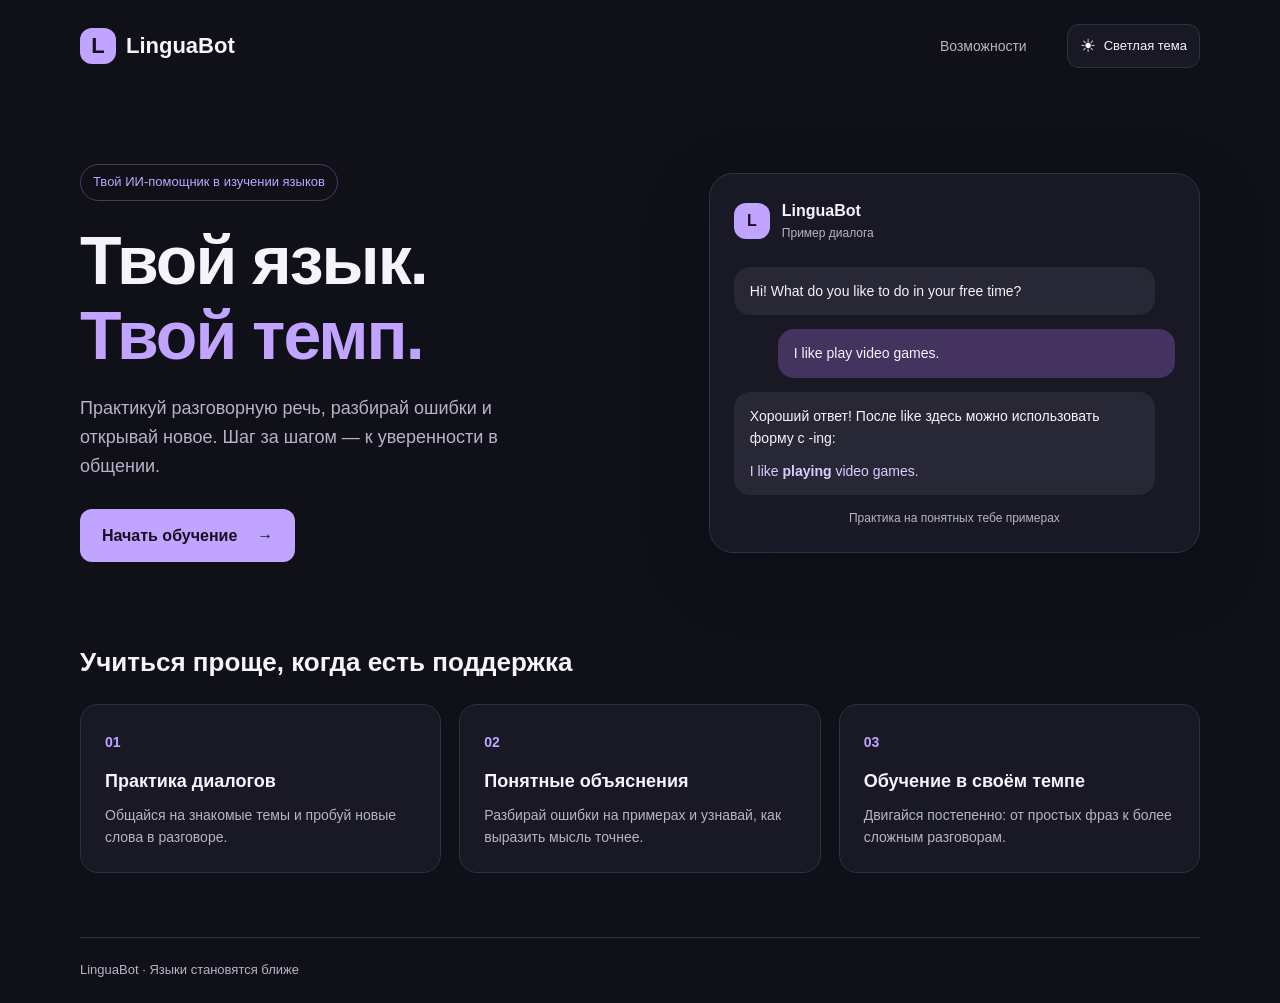
==== frontend/index.html @ c399dd3e "feat(web): состояние входа в шапке сайта" ====
<!DOCTYPE html>
<html lang="ru" data-theme="dark">
<head>
  <meta charset="UTF-8">
  <meta name="viewport" content="width=device-width, initial-scale=1.0">
  <title>LinguaBot — изучай языки в своём темпе</title>
  <script>
    try {
      if (localStorage.getItem('linguabot-theme') === 'light') {
        document.documentElement.dataset.theme = 'light';
      }
    } catch {}
  </script>
  <link rel="stylesheet" href="./src/styles/style.css">
</head>
<body>
  <header class="header container">
    <a class="logo" href="#"><span aria-hidden="true">L</span> LinguaBot</a>
    <div class="header-actions">
      <a class="nav-link" href="#features">Возможности</a>
      <div class="auth-actions" data-auth-actions></div>
      <button class="theme-toggle" id="theme-toggle" type="button" aria-label="Включить светлую тему">
        <span id="theme-icon" aria-hidden="true">☀</span>
        <span id="theme-label">Светлая тема</span>
      </button>
    </div>
  </header>

  <main>
    <section class="hero container" aria-labelledby="hero-title">
      <div>
        <p class="badge">Твой ИИ-помощник в изучении языков</p>
        <h1 id="hero-title">Твой язык.<br><span>Твой темп.</span></h1>
        <p class="description">Практикуй разговорную речь, разбирай ошибки и открывай новое. Шаг за шагом — к уверенности в общении.</p>
        <button class="button" type="button" data-start>Начать обучение <span aria-hidden="true">→</span></button>
      </div>

      <aside class="preview" aria-label="Пример диалога с LinguaBot">
        <div class="preview-header"><span class="avatar" aria-hidden="true">L</span><div><strong>LinguaBot</strong><p>Пример диалога</p></div></div>
        <p class="bubble bot" lang="en">Hi! What do you like to do in your free time?</p>
        <p class="bubble user" lang="en">I like play video games.</p>
        <div class="bubble bot"><p>Хороший ответ! После <span lang="en">like</span> здесь можно использовать форму с <span lang="en">-ing</span>:</p><p class="correction" lang="en">I like <strong>playing</strong> video games.</p></div>
        <p class="preview-note">Практика на понятных тебе примерах</p>
      </aside>
    </section>

    <section class="features container" id="features" aria-labelledby="features-title">
      <h2 id="features-title">Учиться проще, когда есть поддержка</h2>
      <div class="cards">
        <article class="card"><span class="number">01</span><h3>Практика диалогов</h3><p>Общайся на знакомые темы и пробуй новые слова в разговоре.</p></article>
        <article class="card"><span class="number">02</span><h3>Понятные объяснения</h3><p>Разбирай ошибки на примерах и узнавай, как выразить мысль точнее.</p></article>
        <article class="card"><span class="number">03</span><h3>Обучение в своём темпе</h3><p>Двигайся постепенно: от простых фраз к более сложным разговорам.</p></article>
      </div>
    </section>
  </main>

  <footer class="footer container">LinguaBot · Языки становятся ближе</footer>

  <dialog class="notice" id="start-notice" aria-labelledby="notice-title" aria-describedby="notice-description">
    <h2 id="notice-title">Скоро начнём!</h2>
    <p id="notice-description">Мы готовим LinguaBot к первым занятиям. Возможность начать обучение появится позже.</p>
    <form method="dialog"><button class="button" autofocus>Понятно</button></form>
  </dialog>

  <script src="./src/api/client.js"></script>
  <script src="./src/app/script.js"></script>
  <script src="./src/app/session.js"></script>
</body>
</html>
---- frontend/src/styles/style.css ----
:root {
  color-scheme: dark;
  --background: #101019;
  --surface: #191925;
  --text: #f5f4fc;
  --muted: #b6b3c8;
  --accent: #c0a4ff;
  --border: #303040;
  --accent-hover: #d0bdff;
  --on-accent: #181022;
  --badge-border: #4a3a66;
  --bot-background: #272735;
  --user-background: #44335f;
  --correction: #ddccff;
  --shadow: #00000030;
  --backdrop: #000000b0;
}

:root[data-theme="light"] {
  color-scheme: light;
  --background: #f7f6fb;
  --surface: #ffffff;
  --text: #201c2c;
  --muted: #62586f;
  --accent: #6941c6;
  --border: #ddd7e8;
  --accent-hover: #5934b1;
  --on-accent: #ffffff;
  --badge-border: #d2bfee;
  --bot-background: #f0edf7;
  --user-background: #ede3ff;
  --correction: #6036ab;
  --shadow: #26164214;
  --backdrop: #1a123370;
}

* { box-sizing: border-box; }
body {
  margin: 0;
  font-family: "Segoe UI", Arial, sans-serif;
  background: var(--background);
  color: var(--text);
  line-height: 1.6;
}
a { color: inherit; text-decoration: none; }
button { font: inherit; cursor: pointer; }
p, h1, h2, h3 { margin: 0; }
.container { width: min(1120px, 100% - 40px); margin-inline: auto; }
.header { display: flex; flex-wrap: wrap; align-items: center; justify-content: space-between; padding-block: 24px; gap: 16px; }
.header-actions { display: flex; flex-wrap: wrap; align-items: center; gap: 20px; }
.theme-toggle { display: inline-flex; align-items: center; justify-content: center; gap: 8px; min-height: 44px; padding: 8px 12px; border: 1px solid var(--border); border-radius: 12px; background: var(--surface); color: var(--text); font-size: 13px; }
.theme-toggle:hover { border-color: var(--accent); }
.theme-toggle > span:first-child { font-size: 18px; line-height: 1; }
.logo { display: flex; align-items: center; gap: 10px; font-size: 22px; font-weight: 750; }
.logo > span, .avatar {
  display: grid;
  place-items: center;
  width: 36px;
  height: 36px;
  border-radius: 12px;
  background: var(--accent);
  color: var(--on-accent);
  font-weight: 800;
  flex-shrink: 0;
}
.nav-link { color: var(--muted); font-size: 14px; }
.nav-link:hover { color: var(--text); }
.auth-actions { display: flex; flex-wrap: wrap; align-items: center; gap: 14px; }
.button-sm { padding: 9px 16px; gap: 8px; font-size: 14px; font-weight: 600; }
.user-chip { display: inline-flex; align-items: center; gap: 8px; padding: 4px 12px 4px 4px; border: 1px solid var(--border); border-radius: 20px; background: var(--surface); font-size: 14px; font-weight: 600; }
.user-avatar { display: grid; place-items: center; width: 28px; height: 28px; border-radius: 9px; background: var(--accent); color: var(--on-accent); font-size: 14px; font-weight: 800; flex-shrink: 0; }
.logout { border: 0; background: none; padding: 0; }
.hero { display: grid; grid-template-columns: 1.15fr 1fr; align-items: center; gap: 64px; padding-block: 72px; }
.hero > * { min-width: 0; }
.badge { display: inline-block; padding: 7px 12px; border: 1px solid var(--badge-border); border-radius: 20px; color: var(--accent); font-size: 13px; }
h1 { margin-block: 22px; font-size: clamp(42px, 5.5vw, 68px); line-height: 1.1; letter-spacing: -2px; }
h1 span { color: var(--accent); }
.description { max-width: 490px; margin-bottom: 28px; color: var(--muted); font-size: 18px; }
.button { display: inline-flex; align-items: center; justify-content: center; gap: 20px; border: 0; border-radius: 12px; padding: 14px 22px; background: var(--accent); color: var(--on-accent); font-weight: 700; }
.button:hover { background: var(--accent-hover); }
:focus-visible { outline: 3px solid var(--accent); outline-offset: 5px; }
.preview { padding: 24px; border: 1px solid var(--border); border-radius: 24px; background: var(--surface); box-shadow: 0 20px 70px var(--shadow); }
.preview-header { display: flex; align-items: center; gap: 12px; margin-bottom: 24px; }
.preview-header p { color: var(--muted); font-size: 12px; }
.bubble { padding: 13px 16px; margin-bottom: 14px; border-radius: 16px; font-size: 14px; }
.bot { margin-right: 20px; background: var(--bot-background); }
.user { margin-left: 44px; background: var(--user-background); }
.correction { margin-top: 10px; color: var(--correction); }
.preview-note { text-align: center; color: var(--muted); font-size: 12px; }
.features { padding-block: 12px 64px; scroll-margin-top: 24px; }
h2 { font-size: 26px; line-height: 1.3; }
.cards { display: grid; grid-template-columns: repeat(3, 1fr); gap: 18px; margin-top: 24px; }
.card { padding: 24px; border: 1px solid var(--border); border-radius: 18px; background: var(--surface); }
.number { color: var(--accent); font-weight: 700; font-size: 14px; }
.card h3 { margin-block: 12px 8px; font-size: 18px; }
.card p { color: var(--muted); font-size: 14px; }
.footer { padding-block: 22px; border-top: 1px solid var(--border); color: var(--muted); font-size: 13px; }
.notice { width: min(440px, calc(100% - 40px)); max-height: calc(100% - 40px); padding: 28px; border: 1px solid var(--border); border-radius: 20px; background: var(--surface); color: var(--text); }
.notice::backdrop { background: var(--backdrop); }
.notice p { margin-block: 16px 24px; color: var(--muted); }

@media (max-width: 1024px) {
  .hero { gap: 32px; padding-block: 48px; }
}

@media (max-width: 800px) {
  .hero { grid-template-columns: 1fr; gap: 36px; padding-block: 36px 48px; }
  .preview { width: 100%; max-width: 520px; }
  .cards { grid-template-columns: repeat(2, minmax(0, 1fr)); }
  .card:last-child { grid-column: 1 / -1; }
}

@media (max-width: 600px) {
  .cards { grid-template-columns: 1fr; }
  .card:last-child { grid-column: auto; }
  h2 { font-size: 24px; }
}

@media (max-width: 480px) {
  .header-actions { width: 100%; justify-content: space-between; gap: 12px; }
  .hero { padding-top: 20px; }
}

@media (max-width: 400px) {
  .container { width: calc(100% - 32px); }
  .logo { font-size: 19px; gap: 8px; }
  .nav-link { font-size: 12px; }
  .preview { padding: 18px; }
  .description { font-size: 16px; }
  .badge { font-size: 12px; }
}
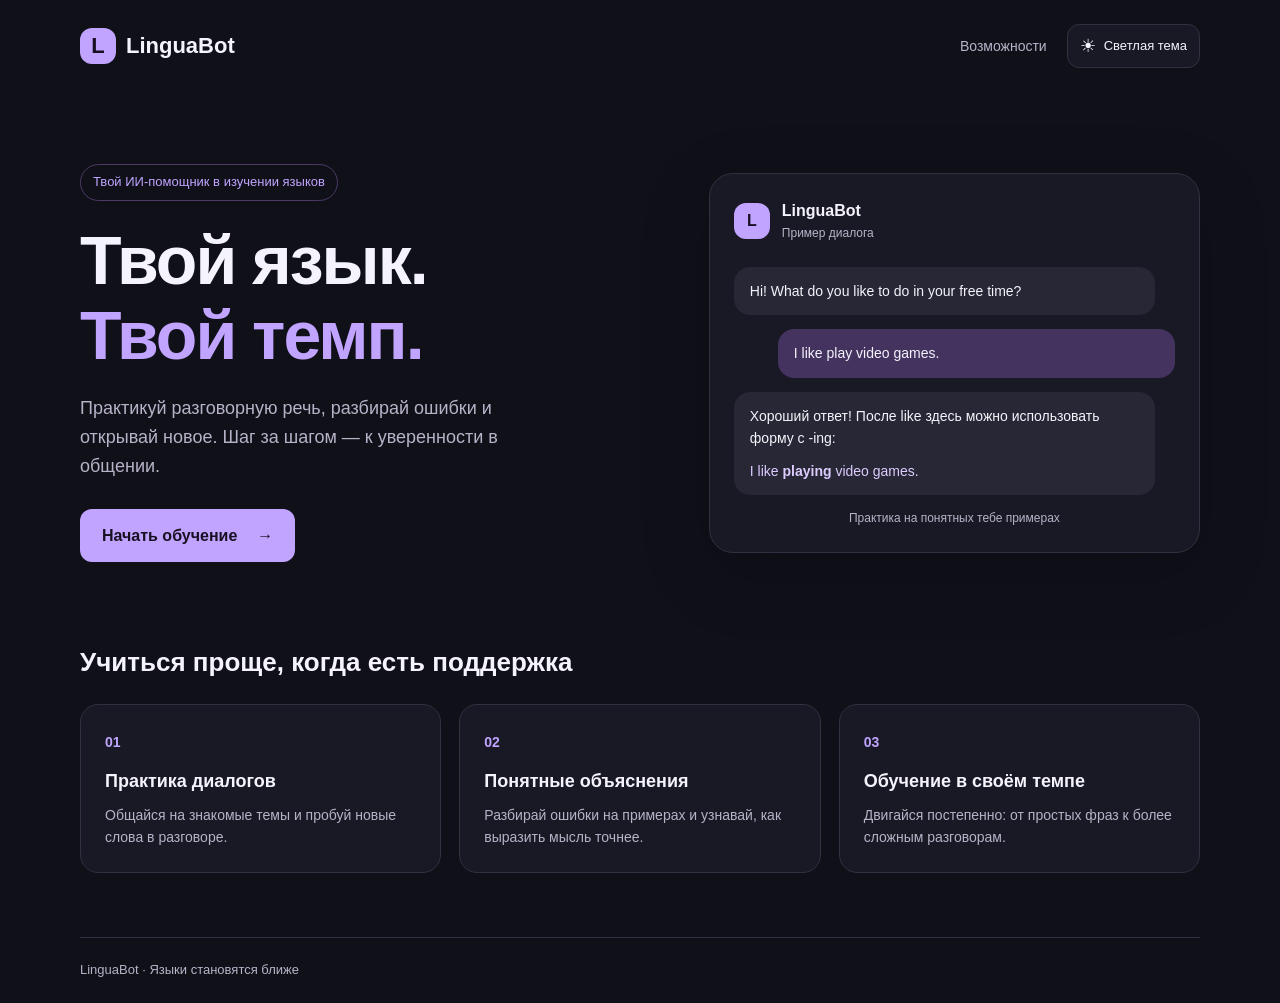
==== commit 62db181d: "Merge pull request #2 from Misha291/frontend/homepage Главная страница LinguaBot и переключение темы" ====
--- a/frontend/index.html
+++ b/frontend/index.html
@@ -18,7 +18,6 @@
     <a class="logo" href="#"><span aria-hidden="true">L</span> LinguaBot</a>
     <div class="header-actions">
       <a class="nav-link" href="#features">Возможности</a>
-      <div class="auth-actions" data-auth-actions></div>
       <button class="theme-toggle" id="theme-toggle" type="button" aria-label="Включить светлую тему">
         <span id="theme-icon" aria-hidden="true">☀</span>
         <span id="theme-label">Светлая тема</span>
@@ -62,8 +61,6 @@
     <form method="dialog"><button class="button" autofocus>Понятно</button></form>
   </dialog>
 
-  <script src="./src/api/client.js"></script>
   <script src="./src/app/script.js"></script>
-  <script src="./src/app/session.js"></script>
 </body>
 </html>
--- a/frontend/src/styles/style.css
+++ b/frontend/src/styles/style.css
@@ -65,11 +65,6 @@
 }
 .nav-link { color: var(--muted); font-size: 14px; }
 .nav-link:hover { color: var(--text); }
-.auth-actions { display: flex; flex-wrap: wrap; align-items: center; gap: 14px; }
-.button-sm { padding: 9px 16px; gap: 8px; font-size: 14px; font-weight: 600; }
-.user-chip { display: inline-flex; align-items: center; gap: 8px; padding: 4px 12px 4px 4px; border: 1px solid var(--border); border-radius: 20px; background: var(--surface); font-size: 14px; font-weight: 600; }
-.user-avatar { display: grid; place-items: center; width: 28px; height: 28px; border-radius: 9px; background: var(--accent); color: var(--on-accent); font-size: 14px; font-weight: 800; flex-shrink: 0; }
-.logout { border: 0; background: none; padding: 0; }
 .hero { display: grid; grid-template-columns: 1.15fr 1fr; align-items: center; gap: 64px; padding-block: 72px; }
 .hero > * { min-width: 0; }
 .badge { display: inline-block; padding: 7px 12px; border: 1px solid var(--badge-border); border-radius: 20px; color: var(--accent); font-size: 13px; }
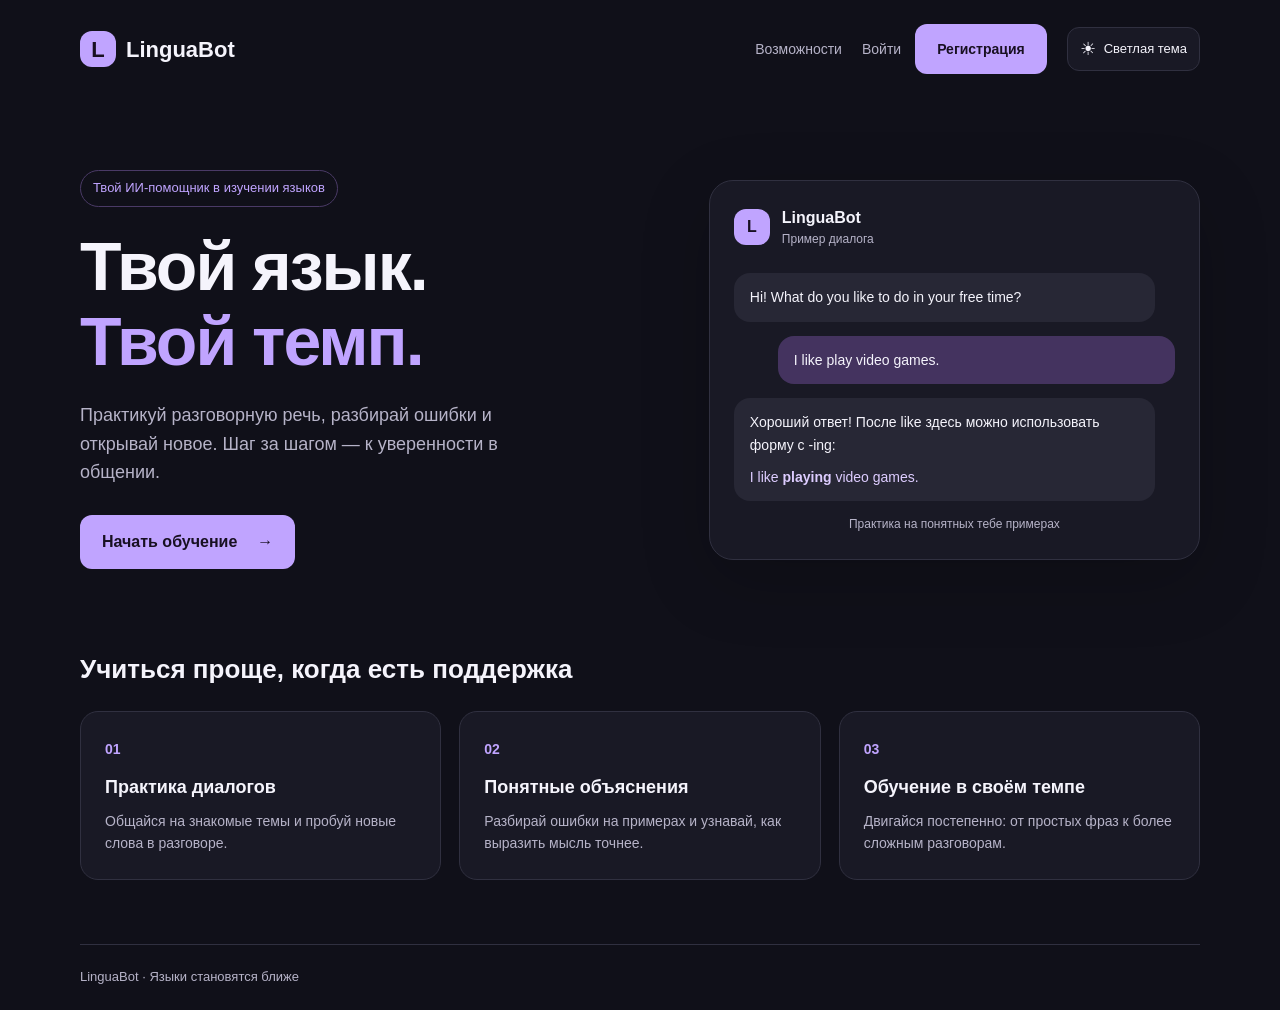
==== commit 2eb5b0bb: "feat(web): вход и регистрация в модальных окнах - диалог авторизации на главной вместо отдельных стр" ====
--- a/frontend/index.html
+++ b/frontend/index.html
@@ -3,6 +3,7 @@
 <head>
   <meta charset="UTF-8">
   <meta name="viewport" content="width=device-width, initial-scale=1.0">
+  <link rel="icon" href="data:,">
   <title>LinguaBot — изучай языки в своём темпе</title>
   <script>
     try {
@@ -11,13 +12,15 @@
       }
     } catch {}
   </script>
-  <link rel="stylesheet" href="./src/styles/style.css">
+  <link rel="stylesheet" href="./src/styles/style.css?v=2">
+  <link rel="stylesheet" href="./src/styles/auth.css?v=2">
 </head>
 <body>
   <header class="header container">
     <a class="logo" href="#"><span aria-hidden="true">L</span> LinguaBot</a>
     <div class="header-actions">
       <a class="nav-link" href="#features">Возможности</a>
+      <div class="auth-actions" data-auth-actions></div>
       <button class="theme-toggle" id="theme-toggle" type="button" aria-label="Включить светлую тему">
         <span id="theme-icon" aria-hidden="true">☀</span>
         <span id="theme-label">Светлая тема</span>
@@ -61,6 +64,62 @@
     <form method="dialog"><button class="button" autofocus>Понятно</button></form>
   </dialog>
 
-  <script src="./src/app/script.js"></script>
+  <dialog class="auth-dialog" id="auth-dialog" aria-labelledby="auth-dialog-title">
+    <button class="auth-close" type="button" data-auth-close aria-label="Закрыть">×</button>
+    <h2 id="auth-dialog-title" data-auth-title>Вход в аккаунт</h2>
+    <p class="auth-subtitle" data-auth-subtitle>Продолжай обучение с того места, где остановился.</p>
+
+    <div class="auth-panel" data-auth-panel="login">
+      <form class="form" data-auth-form="login" novalidate>
+        <p class="form-error" data-auth-error role="alert" hidden></p>
+        <p class="form-success" data-auth-success role="status" hidden></p>
+
+        <div class="field">
+          <label for="login-email">Email</label>
+          <input id="login-email" name="email" type="email" autocomplete="email" placeholder="you@example.com" required>
+        </div>
+
+        <div class="field">
+          <label for="login-password">Пароль</label>
+          <input id="login-password" name="password" type="password" autocomplete="current-password" placeholder="Ваш пароль" minlength="8" required>
+        </div>
+
+        <button class="button" type="submit">Войти</button>
+      </form>
+
+      <p class="auth-alt">Нет аккаунта? <button class="link-button" type="button" data-auth-switch="register">Зарегистрироваться</button></p>
+    </div>
+
+    <div class="auth-panel" data-auth-panel="register" hidden>
+      <form class="form" data-auth-form="register" novalidate>
+        <p class="form-error" data-auth-error role="alert" hidden></p>
+
+        <div class="field">
+          <label for="register-name">Имя</label>
+          <input id="register-name" name="name" type="text" autocomplete="name" placeholder="Как к тебе обращаться" minlength="2" required>
+        </div>
+
+        <div class="field">
+          <label for="register-email">Email</label>
+          <input id="register-email" name="email" type="email" autocomplete="email" placeholder="you@example.com" required>
+        </div>
+
+        <div class="field">
+          <label for="register-password">Пароль</label>
+          <input id="register-password" name="password" type="password" autocomplete="new-password" placeholder="Минимум 8 символов" minlength="8" required>
+        </div>
+
+        <button class="button" type="submit">Зарегистрироваться</button>
+      </form>
+
+      <p class="auth-alt">Уже есть аккаунт? <button class="link-button" type="button" data-auth-switch="login">Войти</button></p>
+      <p class="auth-hint">Регистрируясь, ты соглашаешься использовать LinguaBot в учебных целях.</p>
+    </div>
+  </dialog>
+
+  <script src="./src/api/client.js?v=2"></script>
+  <script src="./src/app/script.js?v=2"></script>
+  <script src="./src/app/auth-modal.js?v=2"></script>
+  <script src="./src/app/session.js?v=2"></script>
 </body>
 </html>
--- a/frontend/src/styles/style.css
+++ b/frontend/src/styles/style.css
@@ -65,6 +65,13 @@
 }
 .nav-link { color: var(--muted); font-size: 14px; }
 .nav-link:hover { color: var(--text); }
+.link-button { border: 0; background: none; padding: 0; color: var(--muted); font-size: 14px; }
+.link-button:hover { color: var(--text); }
+.auth-actions { display: flex; flex-wrap: wrap; align-items: center; gap: 14px; }
+.button-sm { padding: 9px 16px; gap: 8px; font-size: 14px; font-weight: 600; }
+.user-chip { display: inline-flex; align-items: center; gap: 8px; padding: 4px 12px 4px 4px; border: 1px solid var(--border); border-radius: 20px; background: var(--surface); font-size: 14px; font-weight: 600; }
+.user-avatar { display: grid; place-items: center; width: 28px; height: 28px; border-radius: 9px; background: var(--accent); color: var(--on-accent); font-size: 14px; font-weight: 800; flex-shrink: 0; }
+.logout { border: 0; background: none; padding: 0; }
 .hero { display: grid; grid-template-columns: 1.15fr 1fr; align-items: center; gap: 64px; padding-block: 72px; }
 .hero > * { min-width: 0; }
 .badge { display: inline-block; padding: 7px 12px; border: 1px solid var(--badge-border); border-radius: 20px; color: var(--accent); font-size: 13px; }
--- a/frontend/src/styles/auth.css
+++ b/frontend/src/styles/auth.css
@@ -0,0 +1,86 @@
+.auth-dialog {
+  width: min(440px, calc(100% - 40px));
+  max-height: calc(100% - 40px);
+  padding: 32px;
+  border: 1px solid var(--border);
+  border-radius: 24px;
+  background: var(--surface);
+  color: var(--text);
+  box-shadow: 0 20px 70px var(--shadow);
+}
+.auth-dialog::backdrop { background: var(--backdrop); }
+.auth-dialog h2 { margin: 0 0 8px; font-size: 28px; line-height: 1.2; letter-spacing: -0.6px; }
+
+.auth-close {
+  position: absolute;
+  top: 16px;
+  right: 16px;
+  display: grid;
+  place-items: center;
+  width: 36px;
+  height: 36px;
+  border: 1px solid var(--border);
+  border-radius: 12px;
+  background: var(--background);
+  color: var(--muted);
+  font-size: 20px;
+  line-height: 1;
+}
+.auth-close:hover { border-color: var(--accent); color: var(--text); }
+
+.auth-panel[hidden] { display: none; }
+
+.auth-subtitle { margin-bottom: 24px; color: var(--muted); font-size: 15px; }
+
+.form { display: grid; gap: 16px; }
+.field { display: grid; gap: 6px; }
+.field > label { color: var(--muted); font-size: 14px; }
+.field input {
+  width: 100%;
+  min-height: 48px;
+  padding: 12px 14px;
+  border: 1px solid var(--border);
+  border-radius: 12px;
+  background: var(--background);
+  color: var(--text);
+  font: inherit;
+}
+.field input::placeholder { color: var(--muted); }
+.field input:focus { border-color: var(--accent); }
+.field input:focus-visible { outline: 3px solid var(--accent); outline-offset: 2px; }
+
+.form .button { width: 100%; margin-top: 4px; }
+.button[disabled] { opacity: 0.6; cursor: not-allowed; }
+
+.form-error {
+  padding: 12px 14px;
+  border: 1px solid var(--badge-border);
+  border-radius: 12px;
+  background: var(--bot-background);
+  color: var(--correction);
+  font-size: 14px;
+}
+.form-error[hidden] { display: none; }
+
+.form-success {
+  padding: 12px 14px;
+  border: 1px solid var(--accent);
+  border-radius: 12px;
+  background: var(--user-background);
+  color: var(--correction);
+  font-size: 14px;
+}
+.form-success[hidden] { display: none; }
+
+.auth-alt { margin-top: 22px; text-align: center; color: var(--muted); font-size: 14px; }
+.auth-alt a { color: var(--accent); font-weight: 600; }
+.auth-alt a:hover { color: var(--accent-hover); }
+.auth-alt .link-button { color: var(--accent); font-weight: 600; }
+.auth-alt .link-button:hover { color: var(--accent-hover); }
+
+.auth-hint { margin-top: 14px; color: var(--muted); font-size: 12px; text-align: center; }
+
+@media (max-width: 480px) {
+  .auth-dialog { padding: 24px; }
+  .auth-dialog h2 { font-size: 24px; }
+}
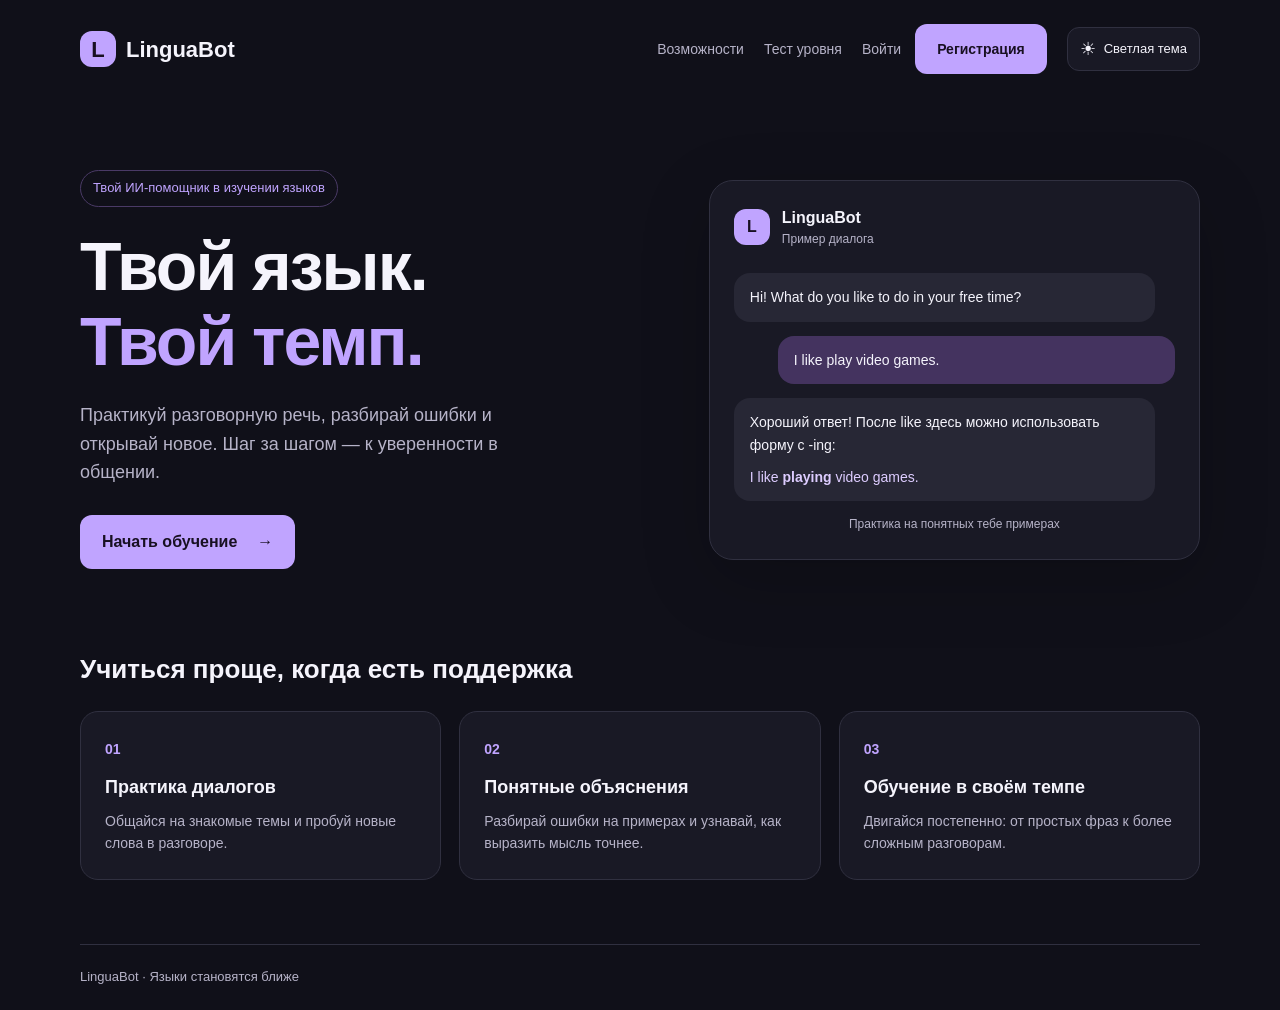
==== commit 099dc759: "feat(frontend): экран теста уровня с сохранением результата" ====
--- a/frontend/index.html
+++ b/frontend/index.html
@@ -12,14 +12,15 @@
       }
     } catch {}
   </script>
-  <link rel="stylesheet" href="./src/styles/style.css?v=2">
-  <link rel="stylesheet" href="./src/styles/auth.css?v=2">
+  <link rel="stylesheet" href="./src/styles/style.css?v=3">
+  <link rel="stylesheet" href="./src/styles/auth.css?v=3">
 </head>
 <body>
   <header class="header container">
     <a class="logo" href="#"><span aria-hidden="true">L</span> LinguaBot</a>
     <div class="header-actions">
       <a class="nav-link" href="#features">Возможности</a>
+      <a class="nav-link" href="./assessment.html">Тест уровня</a>
       <div class="auth-actions" data-auth-actions></div>
       <button class="theme-toggle" id="theme-toggle" type="button" aria-label="Включить светлую тему">
         <span id="theme-icon" aria-hidden="true">☀</span>
@@ -34,7 +35,7 @@
         <p class="badge">Твой ИИ-помощник в изучении языков</p>
         <h1 id="hero-title">Твой язык.<br><span>Твой темп.</span></h1>
         <p class="description">Практикуй разговорную речь, разбирай ошибки и открывай новое. Шаг за шагом — к уверенности в общении.</p>
-        <button class="button" type="button" data-start>Начать обучение <span aria-hidden="true">→</span></button>
+        <a class="button" href="./assessment.html">Начать обучение <span aria-hidden="true">→</span></a>
       </div>
 
       <aside class="preview" aria-label="Пример диалога с LinguaBot">
@@ -57,12 +58,6 @@
   </main>
 
   <footer class="footer container">LinguaBot · Языки становятся ближе</footer>
-
-  <dialog class="notice" id="start-notice" aria-labelledby="notice-title" aria-describedby="notice-description">
-    <h2 id="notice-title">Скоро начнём!</h2>
-    <p id="notice-description">Мы готовим LinguaBot к первым занятиям. Возможность начать обучение появится позже.</p>
-    <form method="dialog"><button class="button" autofocus>Понятно</button></form>
-  </dialog>
 
   <dialog class="auth-dialog" id="auth-dialog" aria-labelledby="auth-dialog-title">
     <button class="auth-close" type="button" data-auth-close aria-label="Закрыть">×</button>
@@ -117,9 +112,9 @@
     </div>
   </dialog>
 
-  <script src="./src/api/client.js?v=2"></script>
-  <script src="./src/app/script.js?v=2"></script>
-  <script src="./src/app/auth-modal.js?v=2"></script>
-  <script src="./src/app/session.js?v=2"></script>
+  <script src="./src/api/client.js?v=3"></script>
+  <script src="./src/app/script.js?v=3"></script>
+  <script src="./src/app/auth-modal.js?v=3"></script>
+  <script src="./src/app/session.js?v=3"></script>
 </body>
 </html>
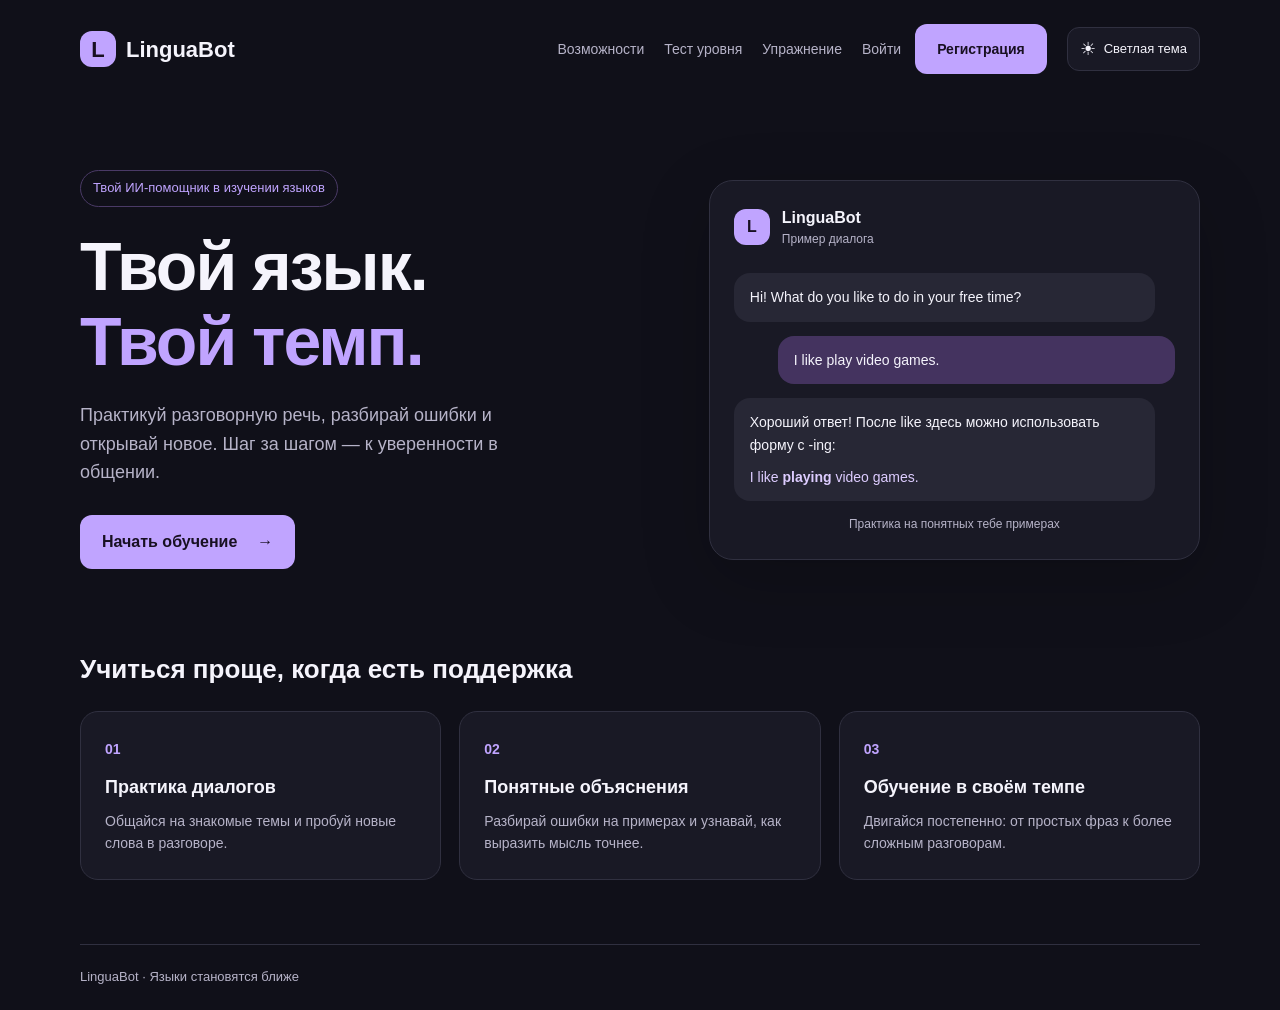
==== commit 37b8bdfb: "feat(exercises): упражнение с мгновенной обратной связью Добавлены три уровня сложности с подбором п" ====
--- a/frontend/index.html
+++ b/frontend/index.html
@@ -21,6 +21,7 @@
     <div class="header-actions">
       <a class="nav-link" href="#features">Возможности</a>
       <a class="nav-link" href="./assessment.html">Тест уровня</a>
+      <a class="nav-link" href="./exercise.html">Упражнение</a>
       <div class="auth-actions" data-auth-actions></div>
       <button class="theme-toggle" id="theme-toggle" type="button" aria-label="Включить светлую тему">
         <span id="theme-icon" aria-hidden="true">☀</span>
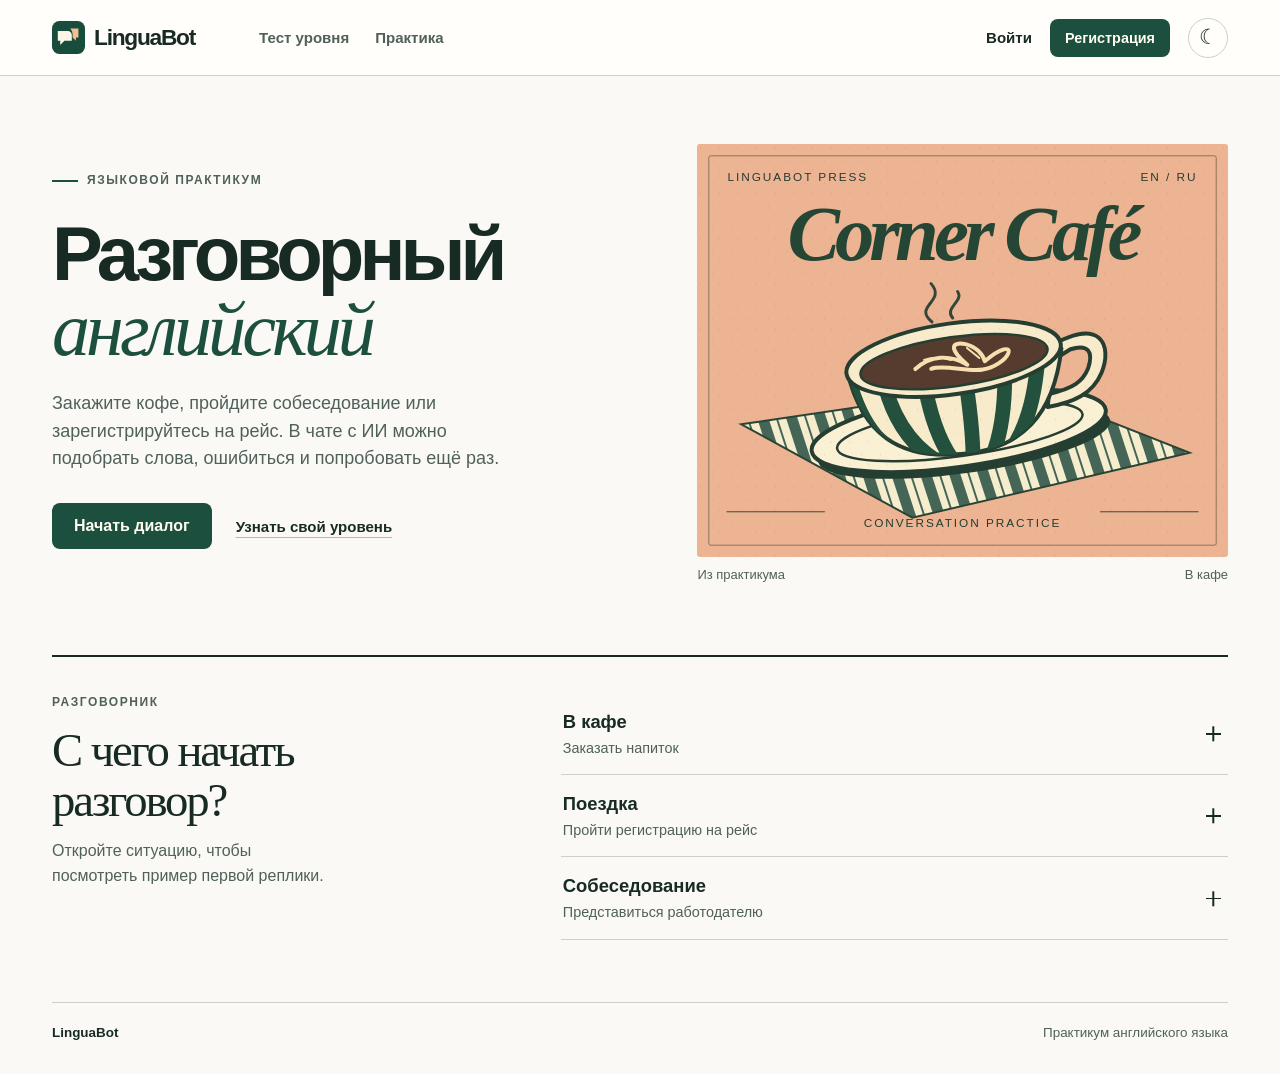
==== commit 7cfdab9c: "feat(frontend): add scenario selection and refresh UI" ====
--- a/frontend/index.html
+++ b/frontend/index.html
@@ -1,69 +1,49 @@
 <!DOCTYPE html>
-<html lang="ru" data-theme="dark">
+<html lang="ru" data-theme="light">
 <head>
   <meta charset="UTF-8">
   <meta name="viewport" content="width=device-width, initial-scale=1.0">
-  <link rel="icon" href="data:,">
-  <title>LinguaBot — изучай языки в своём темпе</title>
+  <link rel="icon" href="./public/assets/mark.svg">
+  <title>LinguaBot — практикум разговорного английского</title>
   <script>
     try {
-      if (localStorage.getItem('linguabot-theme') === 'light') {
-        document.documentElement.dataset.theme = 'light';
+      if (localStorage.getItem('linguabot-theme') === 'dark') {
+        document.documentElement.dataset.theme = 'dark';
       }
     } catch {}
   </script>
-  <link rel="stylesheet" href="./src/styles/style.css?v=3">
-  <link rel="stylesheet" href="./src/styles/auth.css?v=3">
+  <link rel="stylesheet" href="./src/styles/style.css?v=studio2">
+  <link rel="stylesheet" href="./src/styles/auth.css?v=studio1">
 </head>
 <body>
-  <header class="header container">
-    <a class="logo" href="#"><span aria-hidden="true">L</span> LinguaBot</a>
-    <div class="header-actions">
-      <a class="nav-link" href="#features">Возможности</a>
-      <a class="nav-link" href="./assessment.html">Тест уровня</a>
-      <a class="nav-link" href="./exercise.html">Упражнение</a>
-      <div class="auth-actions" data-auth-actions></div>
-      <button class="theme-toggle" id="theme-toggle" type="button" aria-label="Включить светлую тему">
-        <span id="theme-icon" aria-hidden="true">☀</span>
-        <span id="theme-label">Светлая тема</span>
+  <header class="mast"><div class="header container">
+    <a class="logo" href="./index.html"><img src="./public/assets/mark.svg" alt="" width="36" height="36">LinguaBot</a>
+    <nav class="primary-nav" aria-label="Разделы"><a class="nav-link" href="./assessment.html">Тест уровня</a><a class="nav-link" href="./chat.html">Практика</a></nav>
+    <div class="header-actions"><div class="auth-actions" data-auth-actions></div>
+      <button class="theme-toggle" id="theme-toggle" type="button" aria-label="Включить тёмную тему">
+        <span id="theme-icon" aria-hidden="true">☾</span><span id="theme-label" class="visually-hidden">Тёмная тема</span>
       </button>
-    </div>
-  </header>
+    </div></div></header>
 
   <main>
     <section class="hero container" aria-labelledby="hero-title">
-      <div>
-        <p class="badge">Твой ИИ-помощник в изучении языков</p>
-        <h1 id="hero-title">Твой язык.<br><span>Твой темп.</span></h1>
-        <p class="description">Практикуй разговорную речь, разбирай ошибки и открывай новое. Шаг за шагом — к уверенности в общении.</p>
-        <a class="button" href="./assessment.html">Начать обучение <span aria-hidden="true">→</span></a>
+      <div class="hero-copy"><p class="overline"><i></i> Языковой практикум</p>
+        <h1 id="hero-title">Разговорный<br><em>английский</em></h1>
+        <p class="description">Закажите кофе, пройдите собеседование или зарегистрируйтесь на рейс. В чате с ИИ можно подобрать слова, ошибиться и попробовать ещё раз.</p>
+        <div class="hero-actions"><a class="button" href="./chat.html">Начать диалог</a><a class="text-link" href="./assessment.html">Узнать свой уровень</a></div>
       </div>
+      <figure class="print"><img src="./public/assets/corner-cafe.svg" width="540" height="420" alt="Чашка кофе на полосатой салфетке. Плакат Corner Café."><figcaption><span>Из практикума</span> В кафе</figcaption></figure>
+    </section>
+    <section class="reader container" aria-labelledby="reader-title">
+      <div><p class="overline">Разговорник</p><h2 id="reader-title">С чего начать <br>разговор?</h2><p class="reader-note">Откройте ситуацию, чтобы посмотреть пример первой реплики.</p></div>
+      <div class="reader-list"><details><summary><span><b>В кафе</b><small>Заказать напиток</small></span><i aria-hidden="true"></i></summary><div class="reader-phrase"><p lang="en">Could I have a coffee with milk, please?</p><p>Можно мне кофе с молоком?</p></div></details><details><summary><span><b>Поездка</b><small>Пройти регистрацию на рейс</small></span><i aria-hidden="true"></i></summary><div class="reader-phrase"><p lang="en">Hello, I’d like to check in for my flight.</p><p>Здравствуйте, я хочу зарегистрироваться на рейс.</p></div></details><details><summary><span><b>Собеседование</b><small>Представиться работодателю</small></span><i aria-hidden="true"></i></summary><div class="reader-phrase"><p lang="en">Thanks for meeting with me today.</p><p>Спасибо, что встретились со мной сегодня.</p></div></details></div></section></main>
 
-      <aside class="preview" aria-label="Пример диалога с LinguaBot">
-        <div class="preview-header"><span class="avatar" aria-hidden="true">L</span><div><strong>LinguaBot</strong><p>Пример диалога</p></div></div>
-        <p class="bubble bot" lang="en">Hi! What do you like to do in your free time?</p>
-        <p class="bubble user" lang="en">I like play video games.</p>
-        <div class="bubble bot"><p>Хороший ответ! После <span lang="en">like</span> здесь можно использовать форму с <span lang="en">-ing</span>:</p><p class="correction" lang="en">I like <strong>playing</strong> video games.</p></div>
-        <p class="preview-note">Практика на понятных тебе примерах</p>
-      </aside>
-    </section>
-
-    <section class="features container" id="features" aria-labelledby="features-title">
-      <h2 id="features-title">Учиться проще, когда есть поддержка</h2>
-      <div class="cards">
-        <article class="card"><span class="number">01</span><h3>Практика диалогов</h3><p>Общайся на знакомые темы и пробуй новые слова в разговоре.</p></article>
-        <article class="card"><span class="number">02</span><h3>Понятные объяснения</h3><p>Разбирай ошибки на примерах и узнавай, как выразить мысль точнее.</p></article>
-        <article class="card"><span class="number">03</span><h3>Обучение в своём темпе</h3><p>Двигайся постепенно: от простых фраз к более сложным разговорам.</p></article>
-      </div>
-    </section>
-  </main>
-
-  <footer class="footer container">LinguaBot · Языки становятся ближе</footer>
+  <footer class="footer container"><a href="./index.html">LinguaBot</a><span>Практикум английского языка</span></footer>
 
   <dialog class="auth-dialog" id="auth-dialog" aria-labelledby="auth-dialog-title">
     <button class="auth-close" type="button" data-auth-close aria-label="Закрыть">×</button>
     <h2 id="auth-dialog-title" data-auth-title>Вход в аккаунт</h2>
-    <p class="auth-subtitle" data-auth-subtitle>Продолжай обучение с того места, где остановился.</p>
+    <p class="auth-subtitle" data-auth-subtitle>Войдите, чтобы открыть свои диалоги и результат теста.</p>
 
     <div class="auth-panel" data-auth-panel="login">
       <form class="form" data-auth-form="login" novalidate>
@@ -92,7 +72,7 @@
 
         <div class="field">
           <label for="register-name">Имя</label>
-          <input id="register-name" name="name" type="text" autocomplete="name" placeholder="Как к тебе обращаться" minlength="2" required>
+          <input id="register-name" name="name" type="text" autocomplete="name" placeholder="Как к вам обращаться" minlength="2" required>
         </div>
 
         <div class="field">
@@ -109,13 +89,13 @@
       </form>
 
       <p class="auth-alt">Уже есть аккаунт? <button class="link-button" type="button" data-auth-switch="login">Войти</button></p>
-      <p class="auth-hint">Регистрируясь, ты соглашаешься использовать LinguaBot в учебных целях.</p>
+      <p class="auth-hint">LinguaBot предназначен для учебной практики.</p>
     </div>
   </dialog>
 
-  <script src="./src/api/client.js?v=3"></script>
-  <script src="./src/app/script.js?v=3"></script>
-  <script src="./src/app/auth-modal.js?v=3"></script>
-  <script src="./src/app/session.js?v=3"></script>
+  <script src="./src/api/client.js?v=studio1"></script>
+  <script src="./src/app/script.js?v=studio1"></script>
+  <script src="./src/app/auth-modal.js?v=studio1"></script>
+  <script src="./src/app/session.js?v=studio1"></script>
 </body>
 </html>
--- a/frontend/src/styles/style.css
+++ b/frontend/src/styles/style.css
@@ -1,133 +1,113 @@
 :root {
-  color-scheme: dark;
-  --background: #101019;
-  --surface: #191925;
-  --text: #f5f4fc;
-  --muted: #b6b3c8;
-  --accent: #c0a4ff;
-  --border: #303040;
-  --accent-hover: #d0bdff;
-  --on-accent: #181022;
-  --badge-border: #4a3a66;
-  --bot-background: #272735;
-  --user-background: #44335f;
-  --correction: #ddccff;
-  --shadow: #00000030;
-  --backdrop: #000000b0;
+  color-scheme:light;
+  --background:#faf9f5; --surface:#fffefa; --text:#172b24; --muted:#50615a;
+  --accent:#1c4f3e; --accent-hover:#103e30; --on-accent:#fffdf2;
+  --border:#cbd1c8; --badge-border:#aebeb1; --bot-background:#eff0e9; --user-background:#deebdf;
+  --correction:#285640; --shadow:transparent; --backdrop:#142e2480;
+  --subtle:#edece2; --tint:#f6e2d4; --alert:#84381e; --danger-bg:#fff0e6;
+  --serif:Georgia,"Times New Roman",serif;
 }
-
-:root[data-theme="light"] {
-  color-scheme: light;
-  --background: #f7f6fb;
-  --surface: #ffffff;
-  --text: #201c2c;
-  --muted: #62586f;
-  --accent: #6941c6;
-  --border: #ddd7e8;
-  --accent-hover: #5934b1;
-  --on-accent: #ffffff;
-  --badge-border: #d2bfee;
-  --bot-background: #f0edf7;
-  --user-background: #ede3ff;
-  --correction: #6036ab;
-  --shadow: #26164214;
-  --backdrop: #1a123370;
+:root[data-theme="dark"] {
+  color-scheme:dark;
+  --background:#1d1e21; --surface:#26272b; --text:#e6e3df; --muted:#b8b6b4;
+  --accent:#e0b798; --accent-hover:#efd0b6; --on-accent:#28221e;
+  --border:#4a4b50; --badge-border:#84838a; --bot-background:#303136;
+  --user-background:#323945; --correction:#dec8b7;
+  --backdrop:#101014c7; --subtle:#222327; --tint:#493d37;
+  --alert:#ffc2ae; --danger-bg:#49332f;
 }
-
-* { box-sizing: border-box; }
-body {
-  margin: 0;
-  font-family: "Segoe UI", Arial, sans-serif;
-  background: var(--background);
-  color: var(--text);
-  line-height: 1.6;
+:root[data-theme="dark"] :is(.field input,.chat-composer textarea,.option) {border-color:#797a80}
+:root[data-theme="dark"] .reader {border-top-color:#747479}
+:root[data-theme="dark"] .test-imprint {background:#39363a;color:#e7d8c7;border-color:#b5a59a}
+:root[data-theme="dark"] .chat-speaker {font-size:.85rem}
+:root[data-theme="dark"] .chat-composer textarea::placeholder {color:var(--muted);opacity:1}
+* { box-sizing:border-box }
+[hidden] { display:none!important }
+body { margin:0; background:var(--background); color:var(--text); font:1rem/1.56 "Segoe UI",Arial,sans-serif; }
+p,h1,h2,h3,figure { margin:0 }
+a { color:inherit; text-decoration:none }
+button { cursor:pointer; font:inherit; color:inherit }
+:focus-visible { outline:3px solid var(--accent); outline-offset:3px }
+.container { width:min(1176px,calc(100% - clamp(32px,8vw,112px))); margin-inline:auto }
+.mast { border-bottom:1px solid var(--border); background:var(--surface) }
+.header,.header-actions,.primary-nav,.auth-actions,.logo,.user-chip,.hero-actions,.footer {display:flex;align-items:center}
+.header { min-height:75px; gap:clamp(24px,5vw,78px); }
+.header-actions { margin-left:auto; gap:18px; min-width:0 }
+.primary-nav { gap:26px }
+.auth-actions { gap:18px; min-width:0 }
+.logo { gap:9px; font-size:1.42rem; font-weight:720; line-height:1.1; letter-spacing:-.055em }
+.logo img { width:33px; height:33px }
+.nav-link,.link-button,.text-link { font-size:.94rem; font-weight:550; }
+.nav-link { color:var(--muted); }
+.nav-link[aria-current=page] { color:var(--text); text-decoration:underline; text-underline-offset:7px; text-decoration-color:var(--accent) }
+.link-button,.logout,.theme-toggle { border:0; background:transparent; padding:0 }
+.nav-link:hover,.link-button:hover,.footer a:hover { text-decoration:underline; text-underline-offset:4px }
+.theme-toggle { width:40px; height:40px; display:grid; place-items:center; border:1px solid var(--border); border-radius:50%; font:1.3rem/1 Georgia,serif; flex-shrink:0 }
+.theme-toggle:hover { background:var(--bot-background) }
+.visually-hidden { position:absolute; width:1px; height:1px; padding:0; overflow:hidden; clip-path:inset(50%); white-space:nowrap }
+.button { display:inline-flex; align-items:center; justify-content:center; border:1px solid transparent; border-radius:8px; background:var(--accent); color:var(--on-accent); padding:12px 21px; min-height:46px; font-size:1rem; font-weight:650; line-height:1.25 }
+.button:hover { background:var(--accent-hover) }
+.button-sm { min-height:38px; padding:8px 14px; font-size:.9rem }
+.user-chip { gap:7px; min-width:0; max-width:19ch; overflow-wrap:anywhere; font-size:.88rem; font-weight:600; line-height:1.15 }
+.user-avatar { border-radius:50%; display:grid; place-items:center; width:30px; height:30px; flex:none; background:var(--user-background); }
+h1,h2 { line-height:1.08; font-weight:600; letter-spacing:-.045em }
+h2 { font-size:clamp(1.5rem,2.8vw,2rem) }
+.overline { display:flex; align-items:center; gap:9px; font-size:.75rem; font-weight:700; letter-spacing:.13em; text-transform:uppercase; color:var(--muted) }
+.overline i { display:inline-block; width:26px; height:2px; background:var(--accent); }
+.hero { display:grid; grid-template-columns:1.12fr 1fr; align-items:center; gap:clamp(24px,4vw,72px); padding-block:clamp(36px,5.3vw,80px) clamp(44px,5.5vw,84px); }
+.hero > * { min-width:0 }
+.hero h1 { font-size:clamp(3.2rem,5.95vw,5.6rem); line-height:.99; margin:26px 0 22px; letter-spacing:-.065em }
+.hero h1 em { font-family:var(--serif); font-weight:400; color:var(--accent); letter-spacing:-.052em }
+.description { color:var(--muted); font-size:1.125rem; max-width:46ch; line-height:1.55; }
+.hero-actions { flex-wrap:wrap; gap:16px 24px; margin:30px 0 8px; }
+.text-link { text-decoration:underline; text-underline-offset:5px; text-decoration-color:var(--badge-border) }
+.text-link:hover { text-decoration-color:var(--accent) }
+.print img { width:100%; display:block; height:auto; border-radius:3px }
+.print figcaption { display:flex; justify-content:space-between; margin-top:8px; color:var(--muted); font-size:.81rem }
+.reader { padding-block:36px 62px; border-top:2px solid var(--text); display:grid; grid-template-columns:.8fr 1.2fr; gap:5vw }
+.reader h2 { font-size:clamp(2.2rem,3.65vw,3.15rem); margin:13px 0; font-family:var(--serif); font-weight:400; line-height:1.08 }
+.reader-note { max-width:32ch; color:var(--muted) }
+.reader-list { align-self:start }
+.reader-list details { border-bottom:1px solid var(--border) }
+.reader-list summary { display:flex; align-items:center; justify-content:space-between; padding:15px 2px; cursor:pointer; list-style:none; }
+.reader-list summary::-webkit-details-marker { display:none }
+.reader-list summary b { font-size:1.15rem; font-weight:650 }
+.reader-list summary small { display:block; color:var(--muted); font-size:.9rem }
+.reader-list summary i { position:relative; width:25px; height:25px; }
+.reader-list summary i::before,.reader-list summary i::after { content:""; position:absolute; inset:12px 5px auto; height:1.6px; background:var(--text) }
+.reader-list summary i::after { transform:rotate(90deg) }
+.reader-list details[open] i::after { transform:none }
+.reader-phrase { margin:0 0 16px; padding:3px 0 3px 15px; border-left:2px solid var(--accent) }
+.reader-phrase p:first-child { font:italic 1.24rem/1.4 var(--serif) }
+.reader-phrase p+p { color:var(--muted); font-size:.92rem }
+.footer { justify-content:space-between; gap:14px; border-top:1px solid var(--border); padding-block:20px 30px; color:var(--muted); font-size:.84rem }
+.footer a { font-weight:700; color:var(--text) }
+@media(max-width:780px){
+ .header { gap:16px; flex-wrap:wrap; padding-block:12px 9px; row-gap:8px }
+ .primary-nav { order:3; width:100%; gap:22px; border-top:1px solid var(--border); padding-top:8px }
+ .header-actions,.auth-actions {gap:10px}
+ .hero {grid-template-columns:1fr .9fr; gap:20px}
+ .hero h1 {font-size:clamp(2.55rem,6.3vw,3.5rem)}
 }
-a { color: inherit; text-decoration: none; }
-button { font: inherit; cursor: pointer; }
-p, h1, h2, h3 { margin: 0; }
-.container { width: min(1120px, 100% - 40px); margin-inline: auto; }
-.header { display: flex; flex-wrap: wrap; align-items: center; justify-content: space-between; padding-block: 24px; gap: 16px; }
-.header-actions { display: flex; flex-wrap: wrap; align-items: center; gap: 20px; }
-.theme-toggle { display: inline-flex; align-items: center; justify-content: center; gap: 8px; min-height: 44px; padding: 8px 12px; border: 1px solid var(--border); border-radius: 12px; background: var(--surface); color: var(--text); font-size: 13px; }
-.theme-toggle:hover { border-color: var(--accent); }
-.theme-toggle > span:first-child { font-size: 18px; line-height: 1; }
-.logo { display: flex; align-items: center; gap: 10px; font-size: 22px; font-weight: 750; }
-.logo > span, .avatar {
-  display: grid;
-  place-items: center;
-  width: 36px;
-  height: 36px;
-  border-radius: 12px;
-  background: var(--accent);
-  color: var(--on-accent);
-  font-weight: 800;
-  flex-shrink: 0;
+@media(max-width:630px){
+ .hero,.reader {grid-template-columns:minmax(0,1fr)}
+ .hero {gap:25px;padding-block:32px}
+ .hero h1 {font-size:clamp(2.8rem,10.4vw,4.25rem);margin-block:17px 14px}
+ .description {font-size:1rem}
+ .hero-actions {margin-top:20px}
+ .print {max-width:510px}
+ .reader {gap:12px;padding-block:26px 40px}
+ .reader h2 br {display:none}
+ .reader h2 br::after {content:" "}
+ .reader-note {max-width:100%}
+ .logo {font-size:1.18rem;gap:5px}
+ .logo img {width:27px;height:27px}
+ .user-chip { max-width:12ch; }
 }
-.nav-link { color: var(--muted); font-size: 14px; }
-.nav-link:hover { color: var(--text); }
-.link-button { border: 0; background: none; padding: 0; color: var(--muted); font-size: 14px; }
-.link-button:hover { color: var(--text); }
-.auth-actions { display: flex; flex-wrap: wrap; align-items: center; gap: 14px; }
-.button-sm { padding: 9px 16px; gap: 8px; font-size: 14px; font-weight: 600; }
-.user-chip { display: inline-flex; align-items: center; gap: 8px; padding: 4px 12px 4px 4px; border: 1px solid var(--border); border-radius: 20px; background: var(--surface); font-size: 14px; font-weight: 600; }
-.user-avatar { display: grid; place-items: center; width: 28px; height: 28px; border-radius: 9px; background: var(--accent); color: var(--on-accent); font-size: 14px; font-weight: 800; flex-shrink: 0; }
-.logout { border: 0; background: none; padding: 0; }
-.hero { display: grid; grid-template-columns: 1.15fr 1fr; align-items: center; gap: 64px; padding-block: 72px; }
-.hero > * { min-width: 0; }
-.badge { display: inline-block; padding: 7px 12px; border: 1px solid var(--badge-border); border-radius: 20px; color: var(--accent); font-size: 13px; }
-h1 { margin-block: 22px; font-size: clamp(42px, 5.5vw, 68px); line-height: 1.1; letter-spacing: -2px; }
-h1 span { color: var(--accent); }
-.description { max-width: 490px; margin-bottom: 28px; color: var(--muted); font-size: 18px; }
-.button { display: inline-flex; align-items: center; justify-content: center; gap: 20px; border: 0; border-radius: 12px; padding: 14px 22px; background: var(--accent); color: var(--on-accent); font-weight: 700; }
-.button:hover { background: var(--accent-hover); }
-:focus-visible { outline: 3px solid var(--accent); outline-offset: 5px; }
-.preview { padding: 24px; border: 1px solid var(--border); border-radius: 24px; background: var(--surface); box-shadow: 0 20px 70px var(--shadow); }
-.preview-header { display: flex; align-items: center; gap: 12px; margin-bottom: 24px; }
-.preview-header p { color: var(--muted); font-size: 12px; }
-.bubble { padding: 13px 16px; margin-bottom: 14px; border-radius: 16px; font-size: 14px; }
-.bot { margin-right: 20px; background: var(--bot-background); }
-.user { margin-left: 44px; background: var(--user-background); }
-.correction { margin-top: 10px; color: var(--correction); }
-.preview-note { text-align: center; color: var(--muted); font-size: 12px; }
-.features { padding-block: 12px 64px; scroll-margin-top: 24px; }
-h2 { font-size: 26px; line-height: 1.3; }
-.cards { display: grid; grid-template-columns: repeat(3, 1fr); gap: 18px; margin-top: 24px; }
-.card { padding: 24px; border: 1px solid var(--border); border-radius: 18px; background: var(--surface); }
-.number { color: var(--accent); font-weight: 700; font-size: 14px; }
-.card h3 { margin-block: 12px 8px; font-size: 18px; }
-.card p { color: var(--muted); font-size: 14px; }
-.footer { padding-block: 22px; border-top: 1px solid var(--border); color: var(--muted); font-size: 13px; }
-.notice { width: min(440px, calc(100% - 40px)); max-height: calc(100% - 40px); padding: 28px; border: 1px solid var(--border); border-radius: 20px; background: var(--surface); color: var(--text); }
-.notice::backdrop { background: var(--backdrop); }
-.notice p { margin-block: 16px 24px; color: var(--muted); }
-
-@media (max-width: 1024px) {
-  .hero { gap: 32px; padding-block: 48px; }
+@media(max-width:420px){
+ .header {column-gap:5px}.auth-actions,.header-actions {gap:8px}
+ .user-avatar {display:none}.auth-actions .button-sm {font-size:.83rem;padding:7px 8px}
+ .theme-toggle {width:32px;height:32px}
+ .footer {align-items:start}
 }
-
-@media (max-width: 800px) {
-  .hero { grid-template-columns: 1fr; gap: 36px; padding-block: 36px 48px; }
-  .preview { width: 100%; max-width: 520px; }
-  .cards { grid-template-columns: repeat(2, minmax(0, 1fr)); }
-  .card:last-child { grid-column: 1 / -1; }
-}
-
-@media (max-width: 600px) {
-  .cards { grid-template-columns: 1fr; }
-  .card:last-child { grid-column: auto; }
-  h2 { font-size: 24px; }
-}
-
-@media (max-width: 480px) {
-  .header-actions { width: 100%; justify-content: space-between; gap: 12px; }
-  .hero { padding-top: 20px; }
-}
-
-@media (max-width: 400px) {
-  .container { width: calc(100% - 32px); }
-  .logo { font-size: 19px; gap: 8px; }
-  .nav-link { font-size: 12px; }
-  .preview { padding: 18px; }
-  .description { font-size: 16px; }
-  .badge { font-size: 12px; }
-}
+@media(prefers-reduced-motion:reduce){*,*::before,*::after {scroll-behavior:auto!important;transition:none!important}}
--- a/frontend/src/styles/auth.css
+++ b/frontend/src/styles/auth.css
@@ -84,3 +84,8 @@
   .auth-dialog { padding: 24px; }
   .auth-dialog h2 { font-size: 24px; }
 }
+
+.auth-dialog {margin:auto;border:1px solid var(--border);border-top:5px solid var(--accent);border-radius:10px;padding:clamp(20px,4vw,34px);box-shadow:0 16px 64px #121a1828}
+.auth-dialog h2 {font:400 2.2rem/1.12 var(--serif);margin-right:30px}
+.auth-close,.field input,.form-error,.form-success {border-radius:7px}
+.form-error {background:var(--danger-bg);color:var(--alert);border-color:var(--border)}
